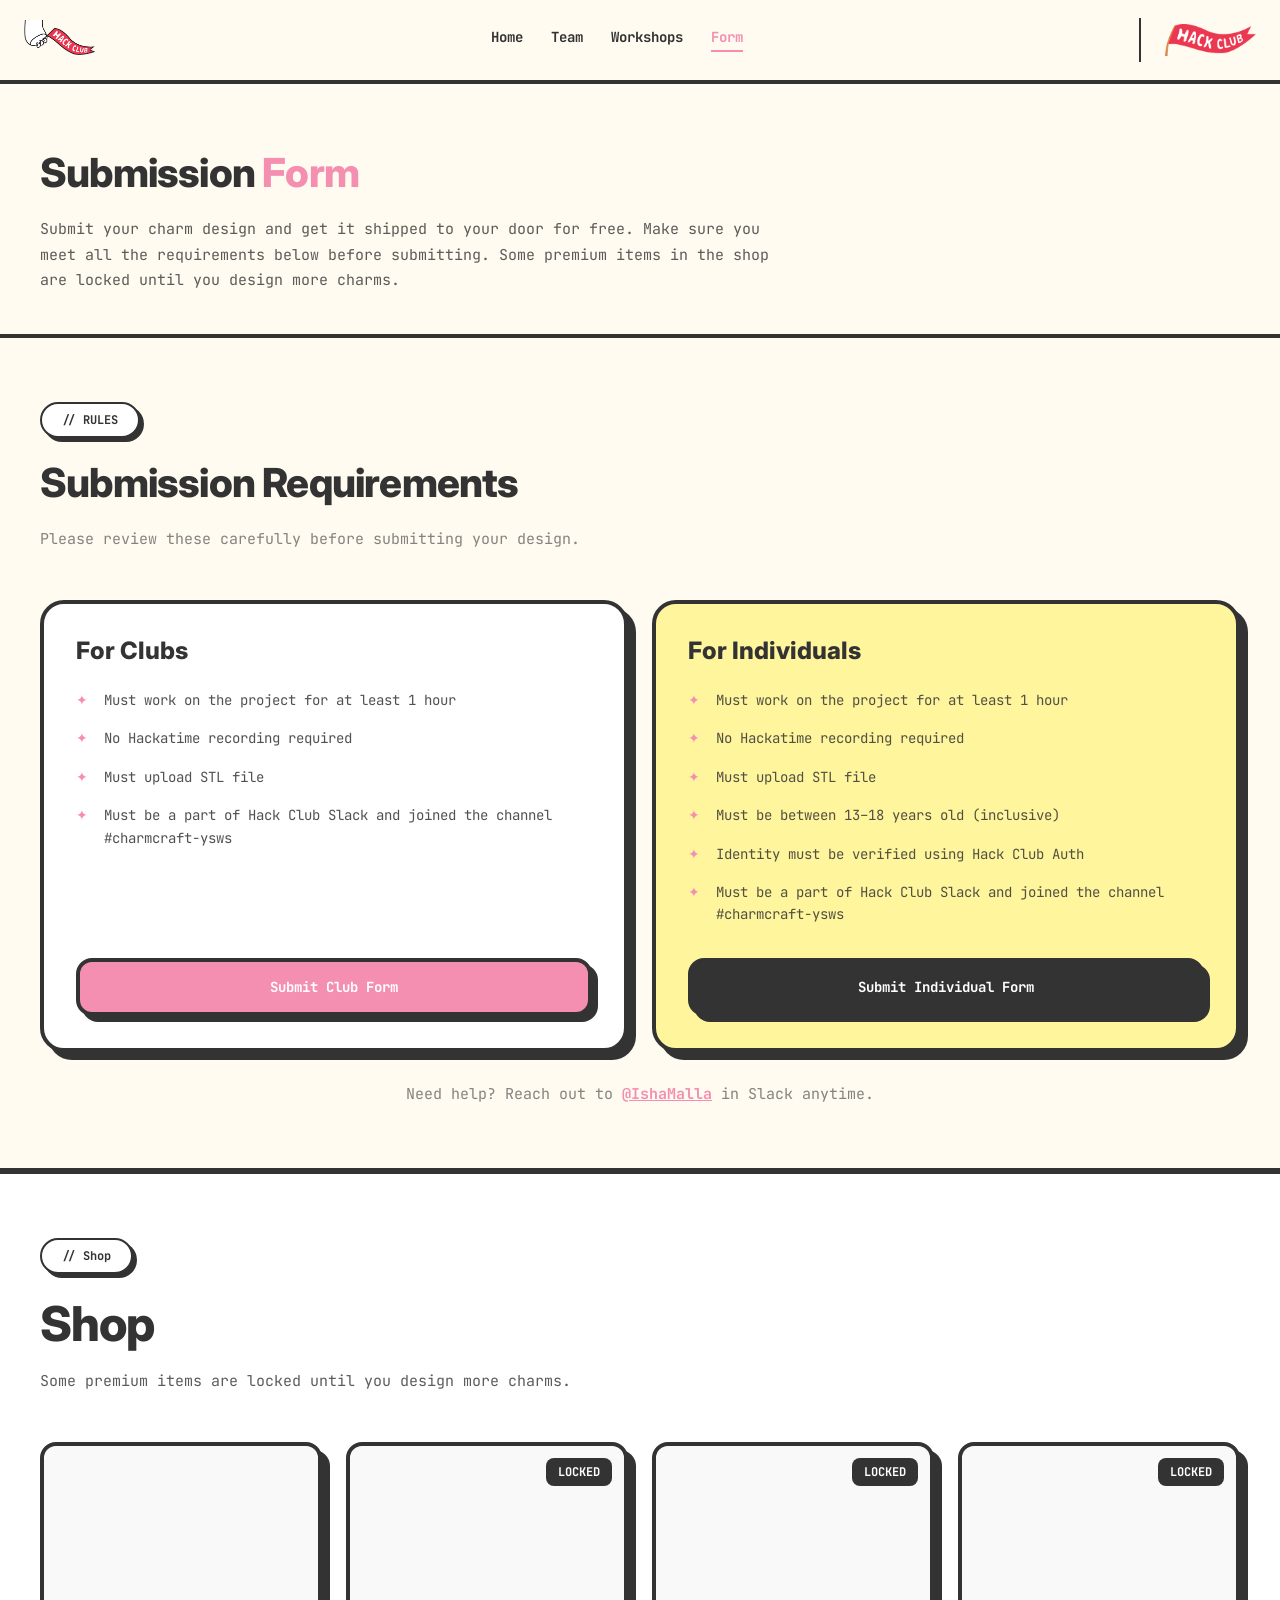
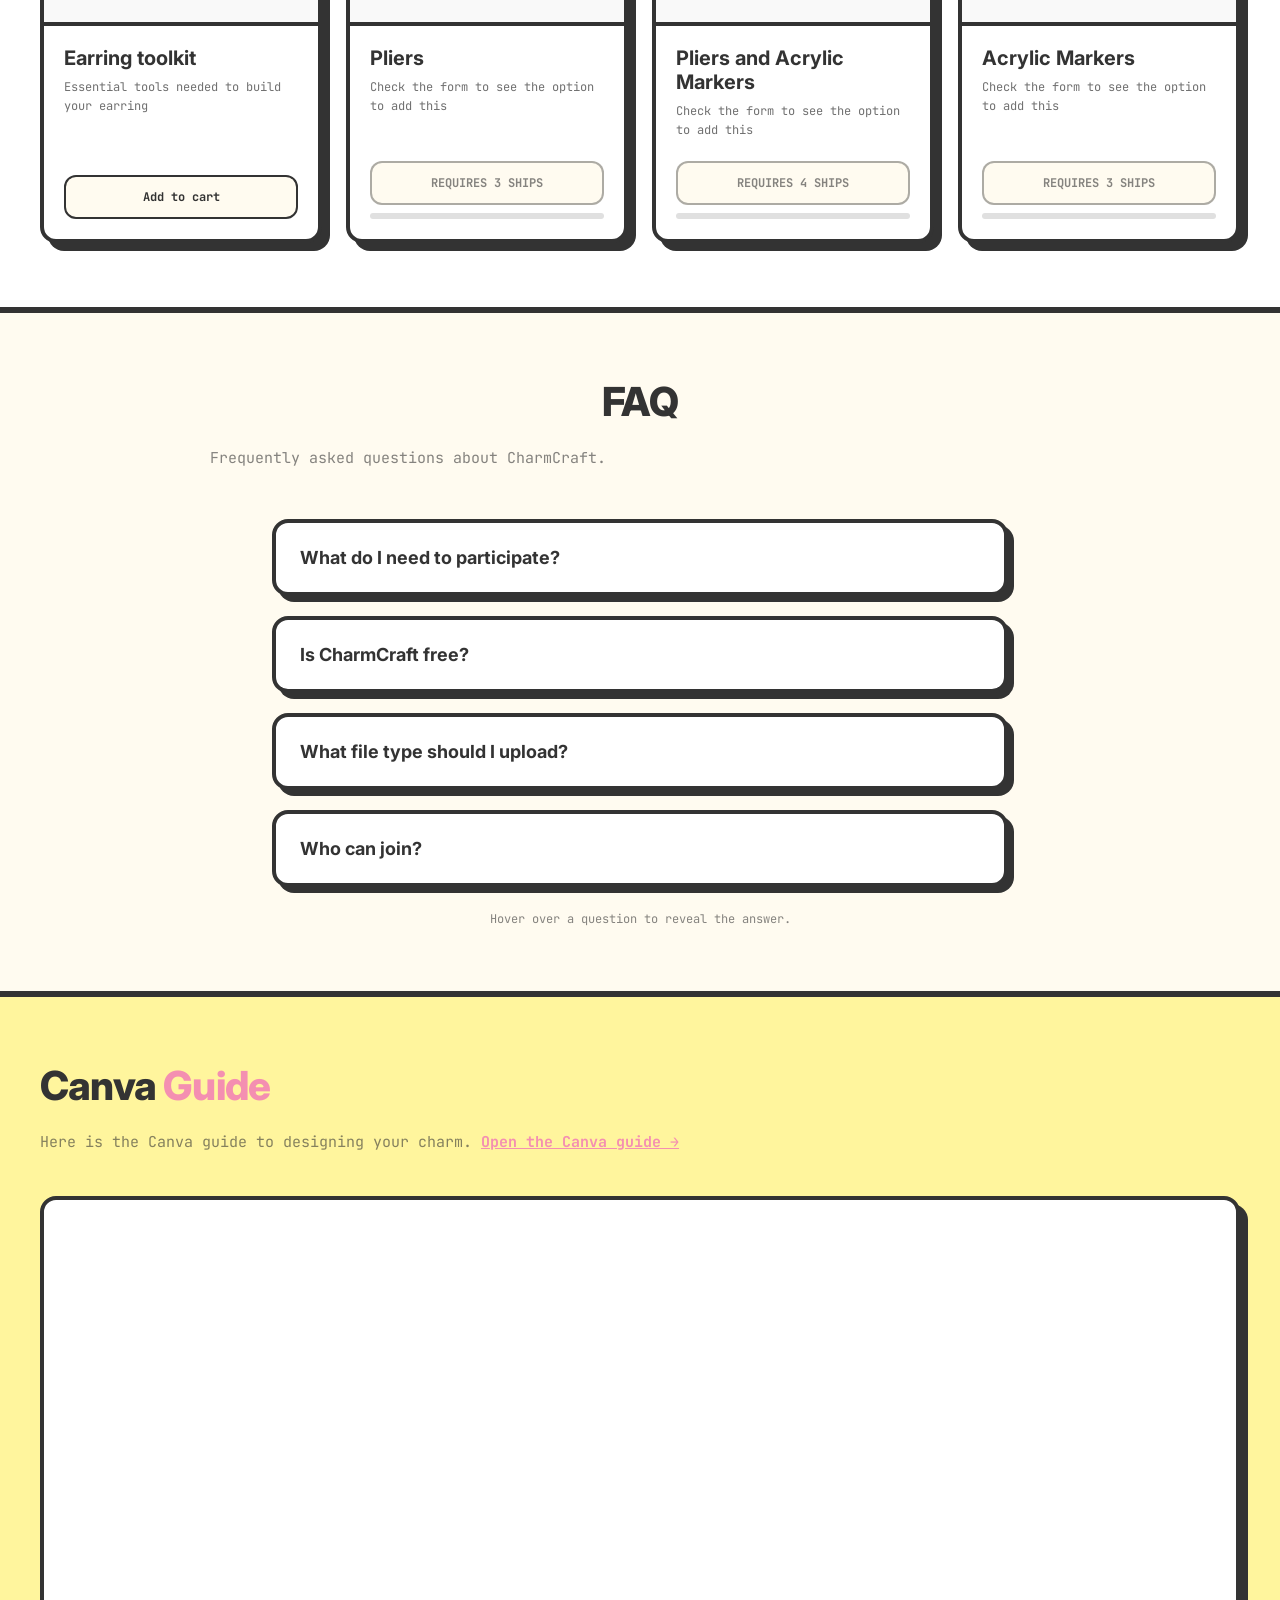
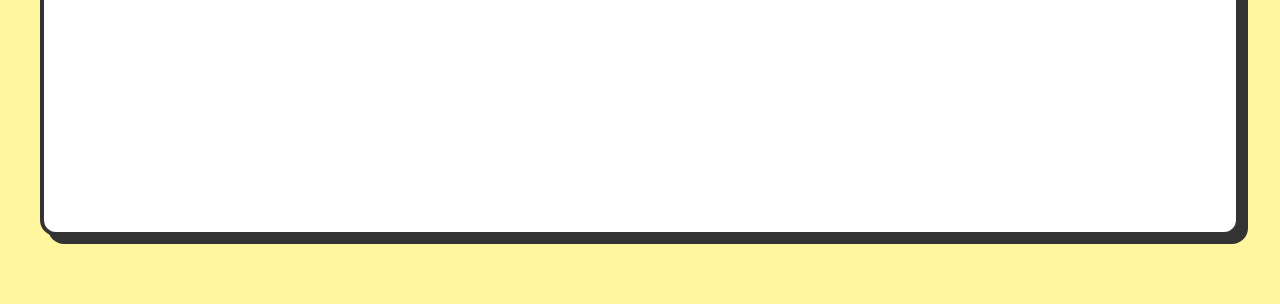
==== form.html @ 0655fa73 "editing the formatting, added the workshop and form page, still need to do some editing and backend " ====
<!DOCTYPE html>
<html lang="en">
<head>
  <meta charset="UTF-8" />
  <meta name="viewport" content="width=device-width, initial-scale=1.0" />
  <title>CharmCraft — Form</title>
  <link rel="preconnect" href="https://fonts.googleapis.com" />
  <link rel="preconnect" href="https://fonts.gstatic.com" crossorigin />
  <link
    href="https://fonts.googleapis.com/css2?family=Inter:wght@400;700;800&family=JetBrains+Mono:wght@400;700&display=swap"
    rel="stylesheet"
  />
  <style>
    :root { --cream: #fffbf0; --ink: #333333; --ink-soft: rgba(51,51,51,.6); --pink: #f48fb1; --yellow: #fff59d; --shadow: 8px 8px 0 #333333; --header-h: 84px; }
    *, *::before, *::after { margin: 0; padding: 0; box-sizing: border-box; }
    html { scroll-behavior: smooth; }
    body { font-family: 'Inter', system-ui, sans-serif; background: var(--cream); color: var(--ink); -webkit-font-smoothing: antialiased; }

    /* Header */
    .site-nav { position: sticky; top: 0; left: 0; width: 100%; background: rgba(255,251,240,.9); backdrop-filter: blur(6px); border-bottom: 4px solid var(--ink); z-index: 999; }
    .site-nav-inner { max-width: 1440px; margin: 0 auto; height: 80px; padding: 0 1.5rem; display: grid; grid-template-columns: auto 1fr auto; align-items: center; gap: 1rem; }
    .site-nav-logo { height: 40px; width: auto; display: block; }
    .site-nav-links { display: none; align-items: center; justify-content: center; gap: 1.75rem; font-family: 'JetBrains Mono', monospace; font-size: .875rem; font-weight: 700; }
    .site-nav-link { color: var(--ink); text-decoration: none; padding-bottom: 4px; border-bottom: 2px solid transparent; }
    .site-nav-link.active { color: var(--pink); border-bottom-color: var(--pink); }
    .site-nav-cta { display: flex; align-items: center; height: 44px; padding-left: 1.5rem; border-left: 2px solid var(--ink); justify-self: end; }
    .site-nav-cta img { height: 32px; width: auto; display: block; }
    @media (min-width: 900px) { .site-nav-links { display: flex; } }

    /* Sections */
    .section, .gallery { padding: 4rem 1.5rem; }
    .inner { width: 100%; max-width: 1200px; margin: 0 auto; }
    .section-title { font-size: 2.5rem; font-weight: 800; letter-spacing: -.02em; color: var(--ink); text-wrap: balance; }
    .section-title-accent { color: var(--pink); }
    .section-sub { margin-top: 1.25rem; max-width: 46rem; color: var(--ink-soft); font-family: 'JetBrains Mono', monospace; font-size: .9375rem; line-height: 1.7; }

    /* Hero (Submission Form) */
    .hero { padding: 4rem 1.5rem 0; }
    .hero-desc { margin-top: 1.25rem; max-width: 46rem; color: rgba(51,51,51,.8); font-family: 'JetBrains Mono', monospace; font-size: .9375rem; line-height: 1.7; }

    /* Requirements */
    .req-grid { margin-top: 3rem; display: grid; grid-template-columns: repeat(auto-fit, minmax(320px, 1fr)); gap: 1.5rem; }
    .req-card { background: #fff; border: 4px solid var(--ink); border-radius: 24px; box-shadow: var(--shadow); padding: 2rem; display: flex; flex-direction: column; }
    .req-card.yellow { background: var(--yellow); }
    .req-card-title { font-size: 1.5rem; font-weight: 800; color: var(--ink); }
    .req-list { margin-top: 1.5rem; list-style: none; display: flex; flex-direction: column; gap: 1rem; flex: 1; }
    .req-list li { position: relative; padding-left: 1.75rem; font-family: 'JetBrains Mono', monospace; font-size: .875rem; line-height: 1.6; color: rgba(51,51,51,.85); }
    .req-list li::before { content: '✦'; position: absolute; left: 0; top: 0; color: var(--pink); }
    .req-btn { margin-top: 2rem; display: block; background: var(--pink); color: #fff; border: 4px solid var(--ink); border-radius: 16px; box-shadow: 6px 6px 0 var(--ink); padding: 1rem; font-family: 'JetBrains Mono', monospace; font-size: .875rem; font-weight: 700; text-align: center; text-decoration: none; }
    .req-btn.dark { background: var(--ink); }
    .req-btn:hover { transform: translate(2px, 2px); box-shadow: 4px 4px 0 var(--ink); }
    .req-help { margin-top: 2rem; text-align: center; font-family: 'JetBrains Mono', monospace; font-size: .9375rem; color: var(--ink-soft); }
    .req-help-link { color: var(--pink); font-weight: 700; text-decoration: underline; }

    /* Divider */
    .divider { margin-top: 2.5rem; margin-left: -1.5rem; margin-right: -1.5rem; border: 0; border-top: 4px solid var(--ink); }

    /* Shop */
    .shop { background: #fff; border-top: 6px solid var(--ink); border-bottom: 6px solid var(--ink); }
    .shop-tag { display: inline-block; background: #fff; border: 2px solid var(--ink); border-radius: 9999px; box-shadow: 4px 4px 0 var(--ink); padding: .5rem 1.25rem; font-family: 'JetBrains Mono', monospace; font-size: .75rem; font-weight: 700; color: var(--ink); margin-bottom: 1.25rem; }
    .shop-title { font-size: 3rem; font-weight: 800; letter-spacing: -.02em; color: var(--ink); }
    .shop-title-accent { color: var(--pink); }
    .shop-sub { margin-top: 1rem; color: rgba(51,51,51,.8); font-family: 'JetBrains Mono', monospace; font-size: .9375rem; line-height: 1.7; }
    .shop-grid { margin-top: 3rem; display: grid; grid-template-columns: repeat(auto-fit, minmax(240px, 1fr)); gap: 1.5rem; }
    .shop-card { background: #fff; border: 4px solid var(--ink); border-radius: 16px; box-shadow: var(--shadow); overflow: hidden; display: flex; flex-direction: column; }
    .shop-card-top { height: 180px; background: rgba(224,224,224,.2); border-bottom: 4px solid var(--ink); position: relative; }
    .shop-lock { position: absolute; top: 12px; right: 12px; background: var(--ink); color: #fff; border-radius: 8px; padding: .375rem .75rem; font-family: 'JetBrains Mono', monospace; font-size: .75rem; font-weight: 700; }
    .shop-card-body { padding: 1.25rem; display: flex; flex-direction: column; flex: 1; }
    .shop-card-name { font-size: 1.25rem; font-weight: 700; color: var(--ink); }
    .shop-card-desc { margin-top: .5rem; color: rgba(51,51,51,.7); font-family: 'JetBrains Mono', monospace; font-size: .75rem; line-height: 1.6; }
    .shop-card-meta { margin-top: auto; padding-top: 1.25rem; }
    .shop-card-cta { background: var(--cream); border: 2px solid var(--ink); border-radius: 12px; padding: .75rem 1rem; font-family: 'JetBrains Mono', monospace; font-size: .75rem; font-weight: 700; color: var(--ink); text-align: center; }
    .shop-card-cta.locked { border-color: rgba(51,51,51,.4); color: rgba(51,51,51,.6); }
    .shop-progress { margin-top: .5rem; height: 6px; background: #e0e0e0; border-radius: 9999px; overflow: hidden; }

    /* FAQ */
    .faq { display: flex; flex-direction: column; align-items: center; }
    .faq .inner { text-align: center; }
    .faq .section-title, .faq .section-sub { text-align: center; }
    .faq-list { margin: 3rem auto 0; display: flex; flex-direction: column; gap: 1.25rem; width: 100%; max-width: 46rem; }
    .faq-item { background: #fff; border: 4px solid var(--ink); border-radius: 16px; box-shadow: 6px 6px 0 var(--ink); padding: 1.5rem; text-align: left; }
    .faq-q { font-size: 1.125rem; font-weight: 700; color: var(--ink); }
    .faq-a { display: none; margin-top: .75rem; font-family: 'JetBrains Mono', monospace; font-size: .875rem; line-height: 1.7; color: rgba(51,51,51,.8); }
    .faq-item:hover .faq-a { display: block; }
    .faq-hint { margin-top: 1.5rem; font-family: 'JetBrains Mono', monospace; font-size: .75rem; color: var(--ink-soft); }

    /* Canva Guide */
    .guide { background: var(--yellow); border-top: 6px solid var(--ink); }
    .guide-link { color: var(--pink); font-weight: 700; text-decoration: underline; }
    .guide-embed { margin-top: 2.5rem; }
    .guide-embed iframe { width: 100%; height: 640px; border: 4px solid var(--ink); border-radius: 16px; box-shadow: var(--shadow); background: #fff; }

    @media (max-width: 720px) { .guide-embed iframe { height: 480px; } }
  </style>
</head>
<body>
  <header class="site-nav">
    <div class="site-nav-inner">
      <img class="site-nav-logo" src="flag-orpheus-top.png" alt="CharmCraft logo" />
      <nav class="site-nav-links">
        <a href="hero.html" class="site-nav-link">Home</a>
        <a href="team.html" class="site-nav-link">Team</a>
        <a href="workshop.html" class="site-nav-link">Workshops</a>
        <a href="form.html" class="site-nav-link active">Form</a>
      </nav>
      <a href="form.html" class="site-nav-cta">
        <img src="flag-standalone.png" alt="Submit your design" />
      </a>
    </div>
  </header>

  <main>
    <!-- Submission Form -->
    <section class="hero">
      <div class="inner">
        <h1 class="section-title">Submission <span class="section-title-accent">Form</span></h1>
        <p class="hero-desc">Submit your charm design and get it shipped to your door for free. Make sure you meet all the requirements below before submitting. Some premium items in the shop are locked until you design more charms.</p>
      </div>
      <hr class="divider" />
    </section>

    <!-- Submission Requirements -->
    <section class="section">
      <div class="inner">
        <span class="shop-tag">// RULES</span>
        <h2 class="section-title">Submission Requirements</h2>
        <p class="section-sub">Please review these carefully before submitting your design.</p>

        <div class="req-grid">
          <div class="req-card">
            <div class="req-card-title">For Clubs</div>
            <ul class="req-list">
              <li>Must work on the project for at least 1 hour</li>
              <li>No Hackatime recording required</li>
              <li>Must upload STL file</li>
              <li>Must be a part of Hack Club Slack and joined the channel #charmcraft-ysws</li>
            </ul>
            <a href="https://formspree.io/f/club-form" target="_blank" rel="noopener" class="req-btn">Submit Club Form</a>
          </div>
          <div class="req-card yellow">
            <div class="req-card-title">For Individuals</div>
            <ul class="req-list">
              <li>Must work on the project for at least 1 hour</li>
              <li>No Hackatime recording required</li>
              <li>Must upload STL file</li>
              <li>Must be between 13–18 years old (inclusive)</li>
              <li>Identity must be verified using Hack Club Auth</li>
              <li>Must be a part of Hack Club Slack and joined the channel #charmcraft-ysws</li>
            </ul>
            <a href="https://formspree.io/f/individual-form" target="_blank" rel="noopener" class="req-btn dark">Submit Individual Form</a>
          </div>
        </div>

        <p class="req-help">Need help? Reach out to <a href="https://hackclub.slack.com" target="_blank" rel="noopener" class="req-help-link">@IshaMalla</a> in Slack anytime.</p>
      </div>
    </section>

    <!-- Shop -->
    <section class="section shop">
      <div class="inner">
        <span class="shop-tag">// Shop</span>
        <h2 class="shop-title">Shop</h2>
        <p class="shop-sub">Some premium items are locked until you design more charms.</p>

        <div class="shop-grid">
          <div class="shop-card">
            <div class="shop-card-top"></div>
            <div class="shop-card-body">
              <div class="shop-card-name">Earring toolkit</div>
              <div class="shop-card-desc">Essential tools needed to build your earring</div>
              <div class="shop-card-meta">
                <div class="shop-card-cta">Add to cart</div>
              </div>
            </div>
          </div>

          <div class="shop-card">
            <div class="shop-card-top"><span class="shop-lock">LOCKED</span></div>
            <div class="shop-card-body">
              <div class="shop-card-name">Pliers</div>
              <div class="shop-card-desc">Check the form to see the option to add this</div>
              <div class="shop-card-meta">
                <div class="shop-card-cta locked">REQUIRES 3 SHIPS</div>
                <div class="shop-progress"></div>
              </div>
            </div>
          </div>

          <div class="shop-card">
            <div class="shop-card-top"><span class="shop-lock">LOCKED</span></div>
            <div class="shop-card-body">
              <div class="shop-card-name">Pliers and Acrylic Markers</div>
              <div class="shop-card-desc">Check the form to see the option to add this</div>
              <div class="shop-card-meta">
                <div class="shop-card-cta locked">REQUIRES 4 SHIPS</div>
                <div class="shop-progress"></div>
              </div>
            </div>
          </div>

          <div class="shop-card">
            <div class="shop-card-top"><span class="shop-lock">LOCKED</span></div>
            <div class="shop-card-body">
              <div class="shop-card-name">Acrylic Markers</div>
              <div class="shop-card-desc">Check the form to see the option to add this</div>
              <div class="shop-card-meta">
                <div class="shop-card-cta locked">REQUIRES 3 SHIPS</div>
                <div class="shop-progress"></div>
              </div>
            </div>
          </div>
        </div>
      </div>
    </section>

    <!-- FAQ -->
    <section class="section faq">
      <div class="inner">
        <h2 class="section-title">FAQ</h2>
        <p class="section-sub">Frequently asked questions about CharmCraft.</p>

        <div class="faq-list">
          <div class="faq-item">
            <div class="faq-q">What do I need to participate?</div>
            <div class="faq-a">Just a Hack Club account, access to the Hack Club Slack, and a design made in beginner-friendly design software. No prior experience needed.</div>
          </div>
          <div class="faq-item">
            <div class="faq-q">Is CharmCraft free?</div>
            <div class="faq-a">Yes! If your design is approved, you get a free 3D-printed charm shipped to you, along with an earring kit.</div>
          </div>
          <div class="faq-item">
            <div class="faq-q">What file type should I upload?</div>
            <div class="faq-a">Upload your design as an STL file so it can be printed. Make sure it meets the submission requirements above.</div>
          </div>
          <div class="faq-item">
            <div class="faq-q">Who can join?</div>
            <div class="faq-a">Girls aged 13–18 from anywhere in the world are welcome. Identity must be verified using Hack Club Auth.</div>
          </div>
        </div>
        <div class="faq-hint">Hover over a question to reveal the answer.</div>
      </div>
    </section>

    <!-- Canva Guide -->
    <section class="section guide">
      <div class="inner">
        <h2 class="section-title">Canva <span class="section-title-accent">Guide</span></h2>
        <p class="section-sub">Here is the Canva guide to designing your charm. <a href="https://www.canva.com/design/DAFA-guide" target="_blank" rel="noopener" class="guide-link">Open the Canva guide →</a></p>
        <div class="guide-embed">
          <iframe src="https://www.canva.com/design/DAFA-guide" loading="lazy" title="Canva Guide"></iframe>
        </div>
      </div>
    </section>
  </main>
</body>
</html>
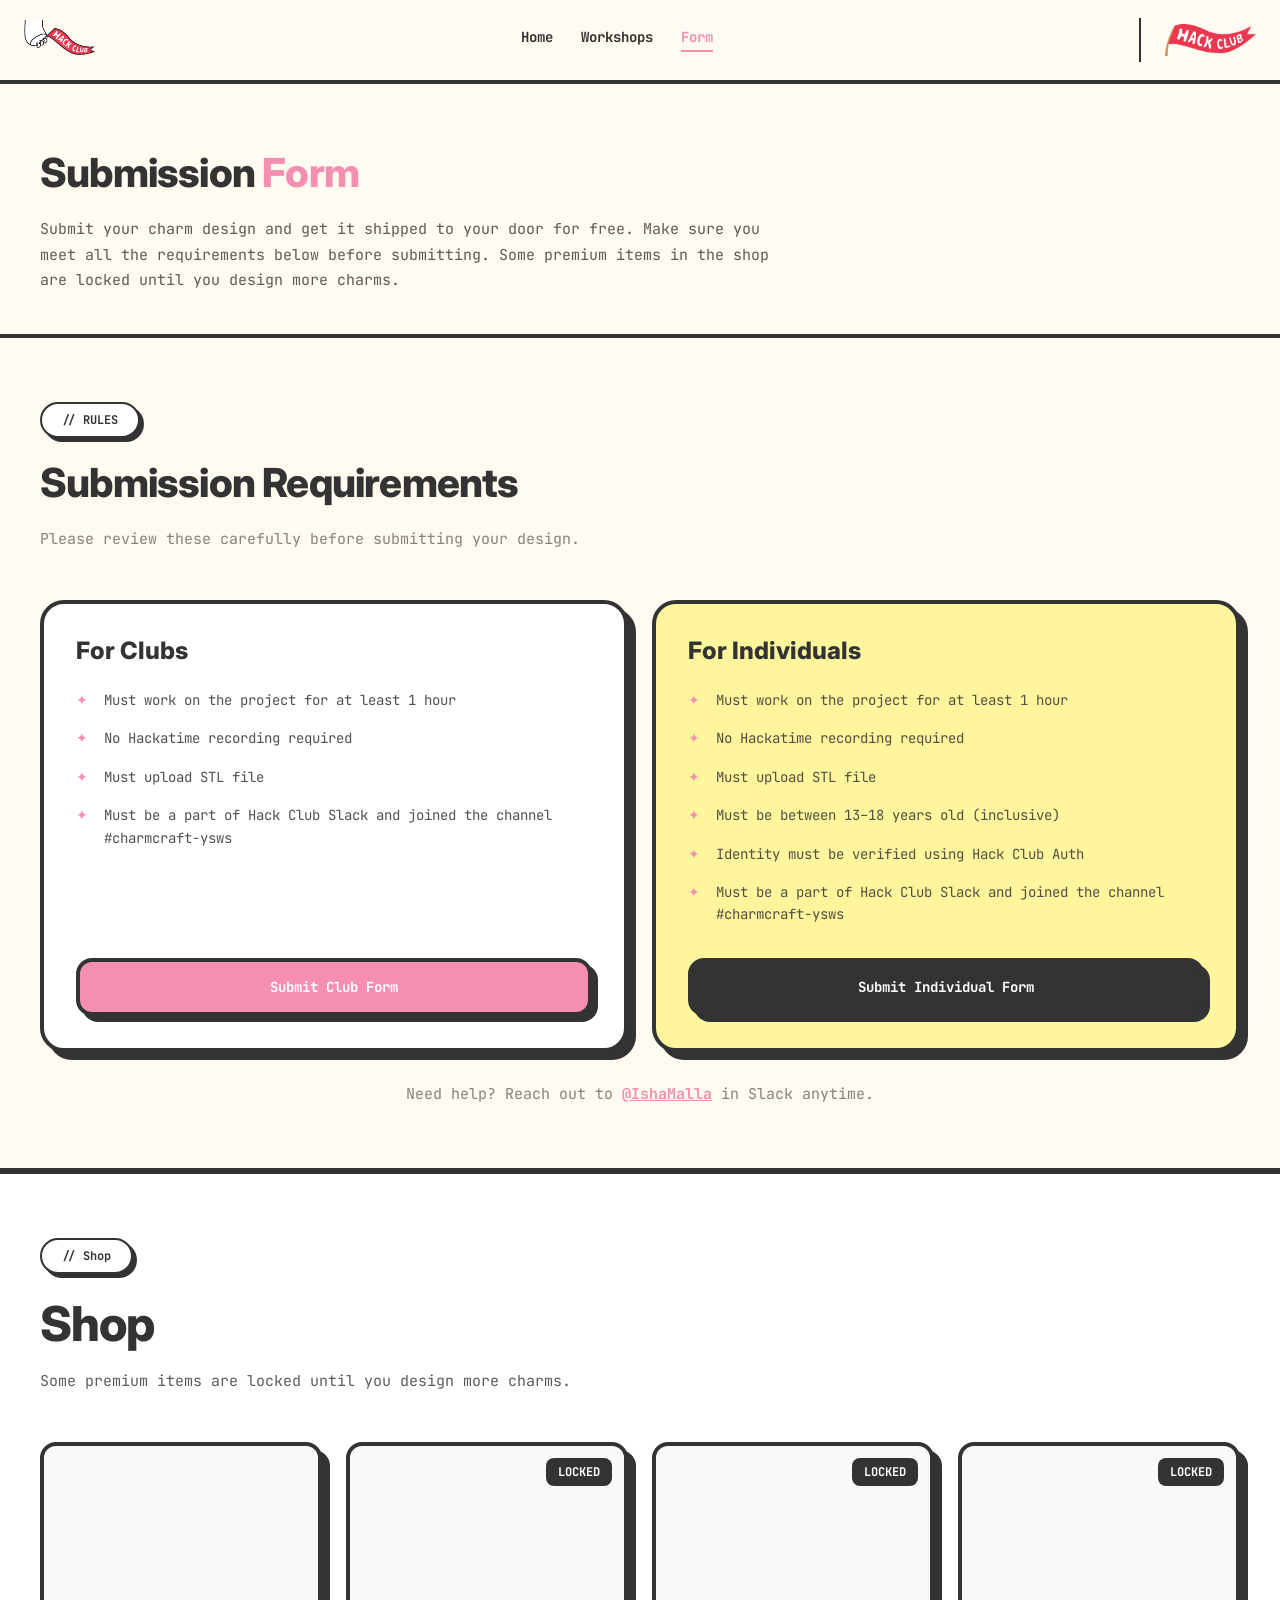
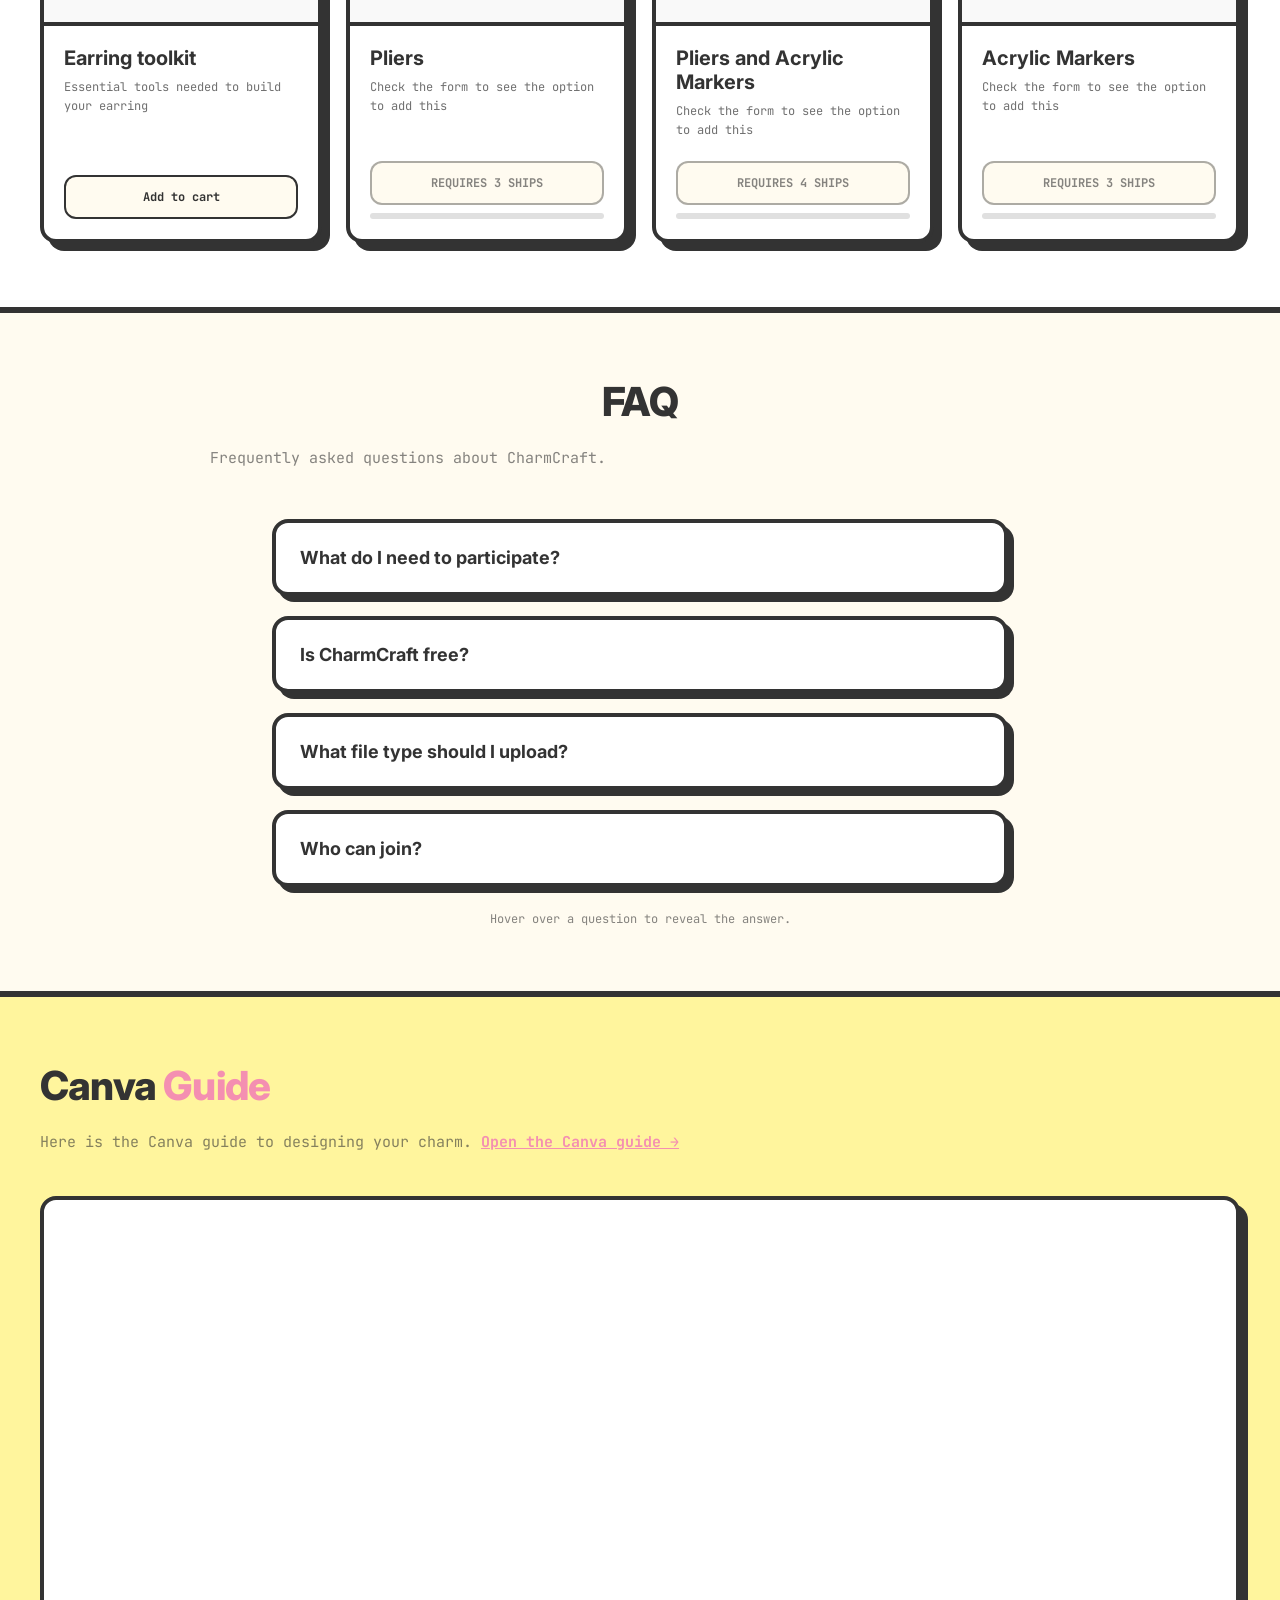
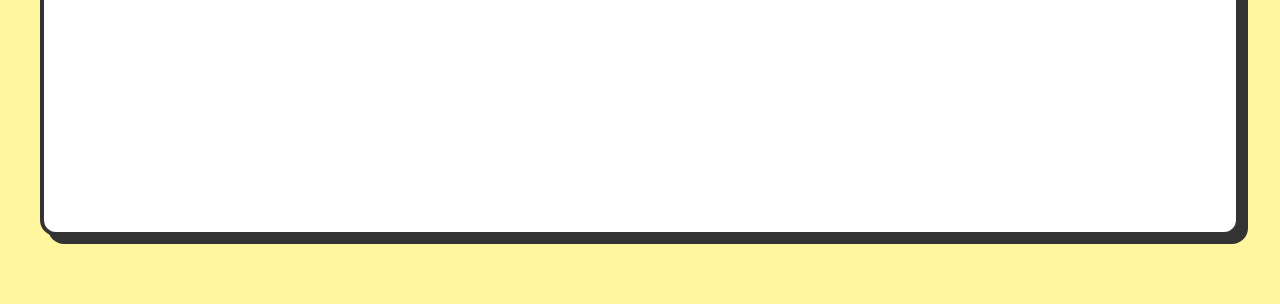
==== commit 870b1f9b: "remove YSWS team and added footer" ====
--- a/form.html
+++ b/form.html
@@ -10,88 +10,7 @@
     href="https://fonts.googleapis.com/css2?family=Inter:wght@400;700;800&family=JetBrains+Mono:wght@400;700&display=swap"
     rel="stylesheet"
   />
-  <style>
-    :root { --cream: #fffbf0; --ink: #333333; --ink-soft: rgba(51,51,51,.6); --pink: #f48fb1; --yellow: #fff59d; --shadow: 8px 8px 0 #333333; --header-h: 84px; }
-    *, *::before, *::after { margin: 0; padding: 0; box-sizing: border-box; }
-    html { scroll-behavior: smooth; }
-    body { font-family: 'Inter', system-ui, sans-serif; background: var(--cream); color: var(--ink); -webkit-font-smoothing: antialiased; }
-
-    /* Header */
-    .site-nav { position: sticky; top: 0; left: 0; width: 100%; background: rgba(255,251,240,.9); backdrop-filter: blur(6px); border-bottom: 4px solid var(--ink); z-index: 999; }
-    .site-nav-inner { max-width: 1440px; margin: 0 auto; height: 80px; padding: 0 1.5rem; display: grid; grid-template-columns: auto 1fr auto; align-items: center; gap: 1rem; }
-    .site-nav-logo { height: 40px; width: auto; display: block; }
-    .site-nav-links { display: none; align-items: center; justify-content: center; gap: 1.75rem; font-family: 'JetBrains Mono', monospace; font-size: .875rem; font-weight: 700; }
-    .site-nav-link { color: var(--ink); text-decoration: none; padding-bottom: 4px; border-bottom: 2px solid transparent; }
-    .site-nav-link.active { color: var(--pink); border-bottom-color: var(--pink); }
-    .site-nav-cta { display: flex; align-items: center; height: 44px; padding-left: 1.5rem; border-left: 2px solid var(--ink); justify-self: end; }
-    .site-nav-cta img { height: 32px; width: auto; display: block; }
-    @media (min-width: 900px) { .site-nav-links { display: flex; } }
-
-    /* Sections */
-    .section, .gallery { padding: 4rem 1.5rem; }
-    .inner { width: 100%; max-width: 1200px; margin: 0 auto; }
-    .section-title { font-size: 2.5rem; font-weight: 800; letter-spacing: -.02em; color: var(--ink); text-wrap: balance; }
-    .section-title-accent { color: var(--pink); }
-    .section-sub { margin-top: 1.25rem; max-width: 46rem; color: var(--ink-soft); font-family: 'JetBrains Mono', monospace; font-size: .9375rem; line-height: 1.7; }
-
-    /* Hero (Submission Form) */
-    .hero { padding: 4rem 1.5rem 0; }
-    .hero-desc { margin-top: 1.25rem; max-width: 46rem; color: rgba(51,51,51,.8); font-family: 'JetBrains Mono', monospace; font-size: .9375rem; line-height: 1.7; }
-
-    /* Requirements */
-    .req-grid { margin-top: 3rem; display: grid; grid-template-columns: repeat(auto-fit, minmax(320px, 1fr)); gap: 1.5rem; }
-    .req-card { background: #fff; border: 4px solid var(--ink); border-radius: 24px; box-shadow: var(--shadow); padding: 2rem; display: flex; flex-direction: column; }
-    .req-card.yellow { background: var(--yellow); }
-    .req-card-title { font-size: 1.5rem; font-weight: 800; color: var(--ink); }
-    .req-list { margin-top: 1.5rem; list-style: none; display: flex; flex-direction: column; gap: 1rem; flex: 1; }
-    .req-list li { position: relative; padding-left: 1.75rem; font-family: 'JetBrains Mono', monospace; font-size: .875rem; line-height: 1.6; color: rgba(51,51,51,.85); }
-    .req-list li::before { content: '✦'; position: absolute; left: 0; top: 0; color: var(--pink); }
-    .req-btn { margin-top: 2rem; display: block; background: var(--pink); color: #fff; border: 4px solid var(--ink); border-radius: 16px; box-shadow: 6px 6px 0 var(--ink); padding: 1rem; font-family: 'JetBrains Mono', monospace; font-size: .875rem; font-weight: 700; text-align: center; text-decoration: none; }
-    .req-btn.dark { background: var(--ink); }
-    .req-btn:hover { transform: translate(2px, 2px); box-shadow: 4px 4px 0 var(--ink); }
-    .req-help { margin-top: 2rem; text-align: center; font-family: 'JetBrains Mono', monospace; font-size: .9375rem; color: var(--ink-soft); }
-    .req-help-link { color: var(--pink); font-weight: 700; text-decoration: underline; }
-
-    /* Divider */
-    .divider { margin-top: 2.5rem; margin-left: -1.5rem; margin-right: -1.5rem; border: 0; border-top: 4px solid var(--ink); }
-
-    /* Shop */
-    .shop { background: #fff; border-top: 6px solid var(--ink); border-bottom: 6px solid var(--ink); }
-    .shop-tag { display: inline-block; background: #fff; border: 2px solid var(--ink); border-radius: 9999px; box-shadow: 4px 4px 0 var(--ink); padding: .5rem 1.25rem; font-family: 'JetBrains Mono', monospace; font-size: .75rem; font-weight: 700; color: var(--ink); margin-bottom: 1.25rem; }
-    .shop-title { font-size: 3rem; font-weight: 800; letter-spacing: -.02em; color: var(--ink); }
-    .shop-title-accent { color: var(--pink); }
-    .shop-sub { margin-top: 1rem; color: rgba(51,51,51,.8); font-family: 'JetBrains Mono', monospace; font-size: .9375rem; line-height: 1.7; }
-    .shop-grid { margin-top: 3rem; display: grid; grid-template-columns: repeat(auto-fit, minmax(240px, 1fr)); gap: 1.5rem; }
-    .shop-card { background: #fff; border: 4px solid var(--ink); border-radius: 16px; box-shadow: var(--shadow); overflow: hidden; display: flex; flex-direction: column; }
-    .shop-card-top { height: 180px; background: rgba(224,224,224,.2); border-bottom: 4px solid var(--ink); position: relative; }
-    .shop-lock { position: absolute; top: 12px; right: 12px; background: var(--ink); color: #fff; border-radius: 8px; padding: .375rem .75rem; font-family: 'JetBrains Mono', monospace; font-size: .75rem; font-weight: 700; }
-    .shop-card-body { padding: 1.25rem; display: flex; flex-direction: column; flex: 1; }
-    .shop-card-name { font-size: 1.25rem; font-weight: 700; color: var(--ink); }
-    .shop-card-desc { margin-top: .5rem; color: rgba(51,51,51,.7); font-family: 'JetBrains Mono', monospace; font-size: .75rem; line-height: 1.6; }
-    .shop-card-meta { margin-top: auto; padding-top: 1.25rem; }
-    .shop-card-cta { background: var(--cream); border: 2px solid var(--ink); border-radius: 12px; padding: .75rem 1rem; font-family: 'JetBrains Mono', monospace; font-size: .75rem; font-weight: 700; color: var(--ink); text-align: center; }
-    .shop-card-cta.locked { border-color: rgba(51,51,51,.4); color: rgba(51,51,51,.6); }
-    .shop-progress { margin-top: .5rem; height: 6px; background: #e0e0e0; border-radius: 9999px; overflow: hidden; }
-
-    /* FAQ */
-    .faq { display: flex; flex-direction: column; align-items: center; }
-    .faq .inner { text-align: center; }
-    .faq .section-title, .faq .section-sub { text-align: center; }
-    .faq-list { margin: 3rem auto 0; display: flex; flex-direction: column; gap: 1.25rem; width: 100%; max-width: 46rem; }
-    .faq-item { background: #fff; border: 4px solid var(--ink); border-radius: 16px; box-shadow: 6px 6px 0 var(--ink); padding: 1.5rem; text-align: left; }
-    .faq-q { font-size: 1.125rem; font-weight: 700; color: var(--ink); }
-    .faq-a { display: none; margin-top: .75rem; font-family: 'JetBrains Mono', monospace; font-size: .875rem; line-height: 1.7; color: rgba(51,51,51,.8); }
-    .faq-item:hover .faq-a { display: block; }
-    .faq-hint { margin-top: 1.5rem; font-family: 'JetBrains Mono', monospace; font-size: .75rem; color: var(--ink-soft); }
-
-    /* Canva Guide */
-    .guide { background: var(--yellow); border-top: 6px solid var(--ink); }
-    .guide-link { color: var(--pink); font-weight: 700; text-decoration: underline; }
-    .guide-embed { margin-top: 2.5rem; }
-    .guide-embed iframe { width: 100%; height: 640px; border: 4px solid var(--ink); border-radius: 16px; box-shadow: var(--shadow); background: #fff; }
-
-    @media (max-width: 720px) { .guide-embed iframe { height: 480px; } }
-  </style>
+  <link rel="stylesheet" href="styles.css" />
 </head>
 <body>
   <header class="site-nav">
@@ -99,7 +18,6 @@
       <img class="site-nav-logo" src="flag-orpheus-top.png" alt="CharmCraft logo" />
       <nav class="site-nav-links">
         <a href="hero.html" class="site-nav-link">Home</a>
-        <a href="team.html" class="site-nav-link">Team</a>
         <a href="workshop.html" class="site-nav-link">Workshops</a>
         <a href="form.html" class="site-nav-link active">Form</a>
       </nav>
@@ -253,4 +171,4 @@
     </section>
   </main>
 </body>
-</html>
+</html>
--- a/styles.css
+++ b/styles.css
@@ -0,0 +1,675 @@
+:root {
+  --cream: #fffbf0;
+  --ink: #333333;
+  --ink-soft: rgba(51, 51, 51, 0.6);
+  --pink: #f48fb1;
+  --yellow: #fff59d;
+  --shadow: 8px 8px 0 #333333;
+  --header-h: 84px;
+}
+
+*,
+*::before,
+*::after {
+  margin: 0;
+  padding: 0;
+  box-sizing: border-box;
+}
+
+html {
+  scroll-behavior: smooth;
+}
+
+body {
+  font-family: 'Inter', system-ui, sans-serif;
+  background: var(--cream);
+  color: var(--ink);
+  -webkit-font-smoothing: antialiased;
+}
+
+
+.site-nav {
+  position: sticky;
+  top: 0;
+  left: 0;
+  width: 100%;
+  background: rgba(255, 251, 240, 0.9);
+  backdrop-filter: blur(6px);
+  border-bottom: 4px solid var(--ink);
+  z-index: 999;
+}
+
+.site-nav-inner {
+  max-width: 1440px;
+  margin: 0 auto;
+  height: 80px;
+  padding: 0 1.5rem;
+  display: grid;
+  grid-template-columns: auto 1fr auto;
+  align-items: center;
+  gap: 1rem;
+}
+
+.site-nav-logo {
+  height: 40px;
+  width: auto;
+  display: block;
+}
+
+.site-nav-links {
+  display: none;
+  align-items: center;
+  justify-content: center;
+  gap: 1.75rem;
+  font-family: 'JetBrains Mono', monospace;
+  font-size: 0.875rem;
+  font-weight: 700;
+}
+
+.site-nav-link {
+  color: var(--ink);
+  text-decoration: none;
+  padding-bottom: 4px;
+  border-bottom: 2px solid transparent;
+}
+
+.site-nav-link.active {
+  color: var(--pink);
+  border-bottom-color: var(--pink);
+}
+
+.site-nav-cta {
+  display: flex;
+  align-items: center;
+  height: 44px;
+  padding-left: 1.5rem;
+  border-left: 2px solid var(--ink);
+  justify-self: end;
+}
+
+.site-nav-cta img {
+  height: 32px;
+  width: auto;
+  display: block;
+}
+
+@media (min-width: 900px) {
+  .site-nav-links {
+    display: flex;
+  }
+}
+
+
+
+.ws-section,
+.ws-gallery {
+  padding: 4rem 1.5rem;
+}
+
+.ws-inner,
+.ws-gallery-inner {
+  width: 100%;
+  max-width: 1200px;
+  margin: 0 auto;
+}
+
+.ws-title,
+.ws-gallery-title {
+  font-size: 2.5rem;
+  font-weight: 800;
+  letter-spacing: -0.02em;
+  color: var(--ink);
+  text-wrap: balance;
+}
+
+.ws-title-accent,
+.ws-gallery-title-accent {
+  color: var(--pink);
+}
+
+.ws-stats {
+  display: flex;
+  flex-direction: column;
+  gap: 1.25rem;
+  flex-shrink: 0;
+}
+
+.ws-stat-card {
+  min-width: 200px;
+  background: #fff;
+  border: 4px solid var(--ink);
+  border-radius: 16px;
+  box-shadow: 6px 6px 0 var(--ink);
+  padding: 1.25rem 1.5rem;
+}
+
+.ws-stat-value {
+  font-size: 1.875rem;
+  font-weight: 800;
+  color: var(--ink);
+  line-height: 1.1;
+}
+
+.ws-stat-label {
+  margin-top: 0.5rem;
+  font-family: 'JetBrains Mono', monospace;
+  font-size: 0.75rem;
+  color: var(--ink-soft);
+}
+
+.ws-desc-row {
+  margin-top: 2rem;
+  display: flex;
+  gap: 2.5rem;
+  align-items: flex-start;
+}
+
+.ws-desc {
+  flex: 1;
+  min-width: 0;
+  color: rgba(51, 51, 51, 0.8);
+  font-family: 'JetBrains Mono', monospace;
+  font-size: 0.9375rem;
+  line-height: 1.7;
+}
+
+.ws-desc p + p {
+  margin-top: 1rem;
+}
+
+.ws-layout {
+  margin-top: 3rem;
+  display: grid;
+  grid-template-columns: 280px 1fr;
+  gap: 1.5rem;
+  align-items: start;
+}
+
+.ws-side {
+  display: flex;
+  flex-direction: column;
+  gap: 1.5rem;
+}
+
+.ws-card {
+  background: #fff;
+  border: 4px solid var(--ink);
+  border-radius: 16px;
+  box-shadow: 6px 6px 0 var(--ink);
+  padding: 1.5rem;
+}
+
+.ws-card-title {
+  font-size: 1.125rem;
+  font-weight: 700;
+  color: var(--ink);
+}
+
+.ws-card-banner {
+  margin-top: 1rem;
+  background: var(--pink);
+  color: #fff;
+  border: 2px solid var(--ink);
+  border-radius: 12px;
+  box-shadow: 4px 4px 0 var(--ink);
+  padding: 0.875rem 1rem;
+  font-size: 0.875rem;
+  font-weight: 700;
+  text-align: center;
+  line-height: 1.4;
+}
+
+.ws-card-pins {
+  background: #fff59d;
+}
+
+.ws-pin-list {
+  margin-top: 1rem;
+  display: flex;
+  flex-direction: column;
+}
+
+.ws-pin {
+  padding: 0.625rem 0 0.625rem 0.875rem;
+  border-left: 2px solid var(--ink);
+}
+
+.ws-pin + .ws-pin {
+  margin-top: 0.75rem;
+}
+
+.ws-pin-city {
+  font-size: 0.875rem;
+  font-weight: 700;
+  color: var(--ink);
+}
+
+.ws-pin-meta {
+  margin-top: 0.125rem;
+  font-family: 'JetBrains Mono', monospace;
+  font-size: 0.75rem;
+  color: var(--ink-soft);
+}
+
+.ws-map {
+  height: 520px;
+  border: 4px solid var(--ink);
+  border-radius: 16px;
+  box-shadow: var(--shadow);
+  overflow: hidden;
+  background: var(--cream);
+  z-index: 1;
+}
+
+.ws-map-note {
+  margin-top: 1rem;
+  font-family: 'JetBrains Mono', monospace;
+  font-size: 0.75rem;
+  color: var(--ink-soft);
+}
+
+.ws-gallery {
+  background: #fff;
+  border-top: 6px solid var(--ink);
+}
+
+.ws-gallery-grid {
+  margin-top: 3rem;
+  display: grid;
+  grid-template-columns: repeat(auto-fit, minmax(240px, 1fr));
+  gap: 1.5rem;
+}
+
+.ws-gallery-box,
+.ws-gallery-add {
+  aspect-ratio: 5 / 4;
+  background: var(--cream);
+  border: 4px solid var(--ink);
+  border-radius: 24px;
+  box-shadow: var(--shadow);
+}
+
+.ws-gallery-add {
+  background: var(--pink);
+  color: #fff;
+  display: flex;
+  align-items: center;
+  justify-content: center;
+  text-align: center;
+  font-size: 1.125rem;
+  font-weight: 700;
+  text-decoration: none;
+  padding: 1rem;
+  border: 4px solid var(--ink);
+  font-family: 'Inter', system-ui, sans-serif;
+  cursor: pointer;
+}
+
+@media (max-width: 900px) {
+  .ws-desc-row {
+    flex-direction: column;
+  }
+}
+
+
+
+.section,
+.gallery {
+  padding: 4rem 1.5rem;
+}
+
+.inner {
+  width: 100%;
+  max-width: 1200px;
+  margin: 0 auto;
+}
+
+.section-title {
+  font-size: 2.5rem;
+  font-weight: 800;
+  letter-spacing: -0.02em;
+  color: var(--ink);
+  text-wrap: balance;
+}
+
+.section-title-accent {
+  color: var(--pink);
+}
+
+.section-sub {
+  margin-top: 1.25rem;
+  max-width: 46rem;
+  color: var(--ink-soft);
+  font-family: 'JetBrains Mono', monospace;
+  font-size: 0.9375rem;
+  line-height: 1.7;
+}
+
+.hero {
+  padding: 4rem 1.5rem 0;
+}
+
+.hero-desc {
+  margin-top: 1.25rem;
+  max-width: 46rem;
+  color: rgba(51, 51, 51, 0.8);
+  font-family: 'JetBrains Mono', monospace;
+  font-size: 0.9375rem;
+  line-height: 1.7;
+}
+
+.req-grid {
+  margin-top: 3rem;
+  display: grid;
+  grid-template-columns: repeat(auto-fit, minmax(320px, 1fr));
+  gap: 1.5rem;
+}
+
+.req-card {
+  background: #fff;
+  border: 4px solid var(--ink);
+  border-radius: 24px;
+  box-shadow: var(--shadow);
+  padding: 2rem;
+  display: flex;
+  flex-direction: column;
+}
+
+.req-card.yellow {
+  background: var(--yellow);
+}
+
+.req-card-title {
+  font-size: 1.5rem;
+  font-weight: 800;
+  color: var(--ink);
+}
+
+.req-list {
+  margin-top: 1.5rem;
+  list-style: none;
+  display: flex;
+  flex-direction: column;
+  gap: 1rem;
+  flex: 1;
+}
+
+.req-list li {
+  position: relative;
+  padding-left: 1.75rem;
+  font-family: 'JetBrains Mono', monospace;
+  font-size: 0.875rem;
+  line-height: 1.6;
+  color: rgba(51, 51, 51, 0.85);
+}
+
+.req-list li::before {
+  content: '✦';
+  position: absolute;
+  left: 0;
+  top: 0;
+  color: var(--pink);
+}
+
+.req-btn {
+  margin-top: 2rem;
+  display: block;
+  background: var(--pink);
+  color: #fff;
+  border: 4px solid var(--ink);
+  border-radius: 16px;
+  box-shadow: 6px 6px 0 var(--ink);
+  padding: 1rem;
+  font-family: 'JetBrains Mono', monospace;
+  font-size: 0.875rem;
+  font-weight: 700;
+  text-align: center;
+  text-decoration: none;
+}
+
+.req-btn.dark {
+  background: var(--ink);
+}
+
+.req-btn:hover {
+  transform: translate(2px, 2px);
+  box-shadow: 4px 4px 0 var(--ink);
+}
+
+.req-help {
+  margin-top: 2rem;
+  text-align: center;
+  font-family: 'JetBrains Mono', monospace;
+  font-size: 0.9375rem;
+  color: var(--ink-soft);
+}
+
+.req-help-link {
+  color: var(--pink);
+  font-weight: 700;
+  text-decoration: underline;
+}
+
+.divider {
+  margin-top: 2.5rem;
+  margin-left: -1.5rem;
+  margin-right: -1.5rem;
+  border: 0;
+  border-top: 4px solid var(--ink);
+}
+
+.shop {
+  background: #fff;
+  border-top: 6px solid var(--ink);
+  border-bottom: 6px solid var(--ink);
+}
+
+.shop-tag {
+  display: inline-block;
+  background: #fff;
+  border: 2px solid var(--ink);
+  border-radius: 9999px;
+  box-shadow: 4px 4px 0 var(--ink);
+  padding: 0.5rem 1.25rem;
+  font-family: 'JetBrains Mono', monospace;
+  font-size: 0.75rem;
+  font-weight: 700;
+  color: var(--ink);
+  margin-bottom: 1.25rem;
+}
+
+.shop-title {
+  font-size: 3rem;
+  font-weight: 800;
+  letter-spacing: -0.02em;
+  color: var(--ink);
+}
+
+.shop-title-accent {
+  color: var(--pink);
+}
+
+.shop-sub {
+  margin-top: 1rem;
+  color: rgba(51, 51, 51, 0.8);
+  font-family: 'JetBrains Mono', monospace;
+  font-size: 0.9375rem;
+  line-height: 1.7;
+}
+
+.shop-grid {
+  margin-top: 3rem;
+  display: grid;
+  grid-template-columns: repeat(auto-fit, minmax(240px, 1fr));
+  gap: 1.5rem;
+}
+
+.shop-card {
+  background: #fff;
+  border: 4px solid var(--ink);
+  border-radius: 16px;
+  box-shadow: var(--shadow);
+  overflow: hidden;
+  display: flex;
+  flex-direction: column;
+}
+
+.shop-card-top {
+  height: 180px;
+  background: rgba(224, 224, 224, 0.2);
+  border-bottom: 4px solid var(--ink);
+  position: relative;
+}
+
+.shop-lock {
+  position: absolute;
+  top: 12px;
+  right: 12px;
+  background: var(--ink);
+  color: #fff;
+  border-radius: 8px;
+  padding: 0.375rem 0.75rem;
+  font-family: 'JetBrains Mono', monospace;
+  font-size: 0.75rem;
+  font-weight: 700;
+}
+
+.shop-card-body {
+  padding: 1.25rem;
+  display: flex;
+  flex-direction: column;
+  flex: 1;
+}
+
+.shop-card-name {
+  font-size: 1.25rem;
+  font-weight: 700;
+  color: var(--ink);
+}
+
+.shop-card-desc {
+  margin-top: 0.5rem;
+  color: rgba(51, 51, 51, 0.7);
+  font-family: 'JetBrains Mono', monospace;
+  font-size: 0.75rem;
+  line-height: 1.6;
+}
+
+.shop-card-meta {
+  margin-top: auto;
+  padding-top: 1.25rem;
+}
+
+.shop-card-cta {
+  background: var(--cream);
+  border: 2px solid var(--ink);
+  border-radius: 12px;
+  padding: 0.75rem 1rem;
+  font-family: 'JetBrains Mono', monospace;
+  font-size: 0.75rem;
+  font-weight: 700;
+  color: var(--ink);
+  text-align: center;
+}
+
+.shop-card-cta.locked {
+  border-color: rgba(51, 51, 51, 0.4);
+  color: rgba(51, 51, 51, 0.6);
+}
+
+.shop-progress {
+  margin-top: 0.5rem;
+  height: 6px;
+  background: #e0e0e0;
+  border-radius: 9999px;
+  overflow: hidden;
+}
+
+.faq {
+  display: flex;
+  flex-direction: column;
+  align-items: center;
+}
+
+.faq .inner {
+  text-align: center;
+}
+
+.faq .section-title,
+.faq .section-sub {
+  text-align: center;
+}
+
+.faq-list {
+  margin: 3rem auto 0;
+  display: flex;
+  flex-direction: column;
+  gap: 1.25rem;
+  width: 100%;
+  max-width: 46rem;
+}
+
+.faq-item {
+  background: #fff;
+  border: 4px solid var(--ink);
+  border-radius: 16px;
+  box-shadow: 6px 6px 0 var(--ink);
+  padding: 1.5rem;
+  text-align: left;
+}
+
+.faq-q {
+  font-size: 1.125rem;
+  font-weight: 700;
+  color: var(--ink);
+}
+
+.faq-a {
+  display: none;
+  margin-top: 0.75rem;
+  font-family: 'JetBrains Mono', monospace;
+  font-size: 0.875rem;
+  line-height: 1.7;
+  color: rgba(51, 51, 51, 0.8);
+}
+
+.faq-item:hover .faq-a {
+  display: block;
+}
+
+.faq-hint {
+  margin-top: 1.5rem;
+  font-family: 'JetBrains Mono', monospace;
+  font-size: 0.75rem;
+  color: var(--ink-soft);
+}
+
+.guide {
+  background: var(--yellow);
+  border-top: 6px solid var(--ink);
+}
+
+.guide-link {
+  color: var(--pink);
+  font-weight: 700;
+  text-decoration: underline;
+}
+
+.guide-embed {
+  margin-top: 2.5rem;
+}
+
+.guide-embed iframe {
+  width: 100%;
+  height: 640px;
+  border: 4px solid var(--ink);
+  border-radius: 16px;
+  box-shadow: var(--shadow);
+  background: #fff;
+}
+
+@media (max-width: 720px) {
+  .guide-embed iframe {
+    height: 480px;
+  }
+}
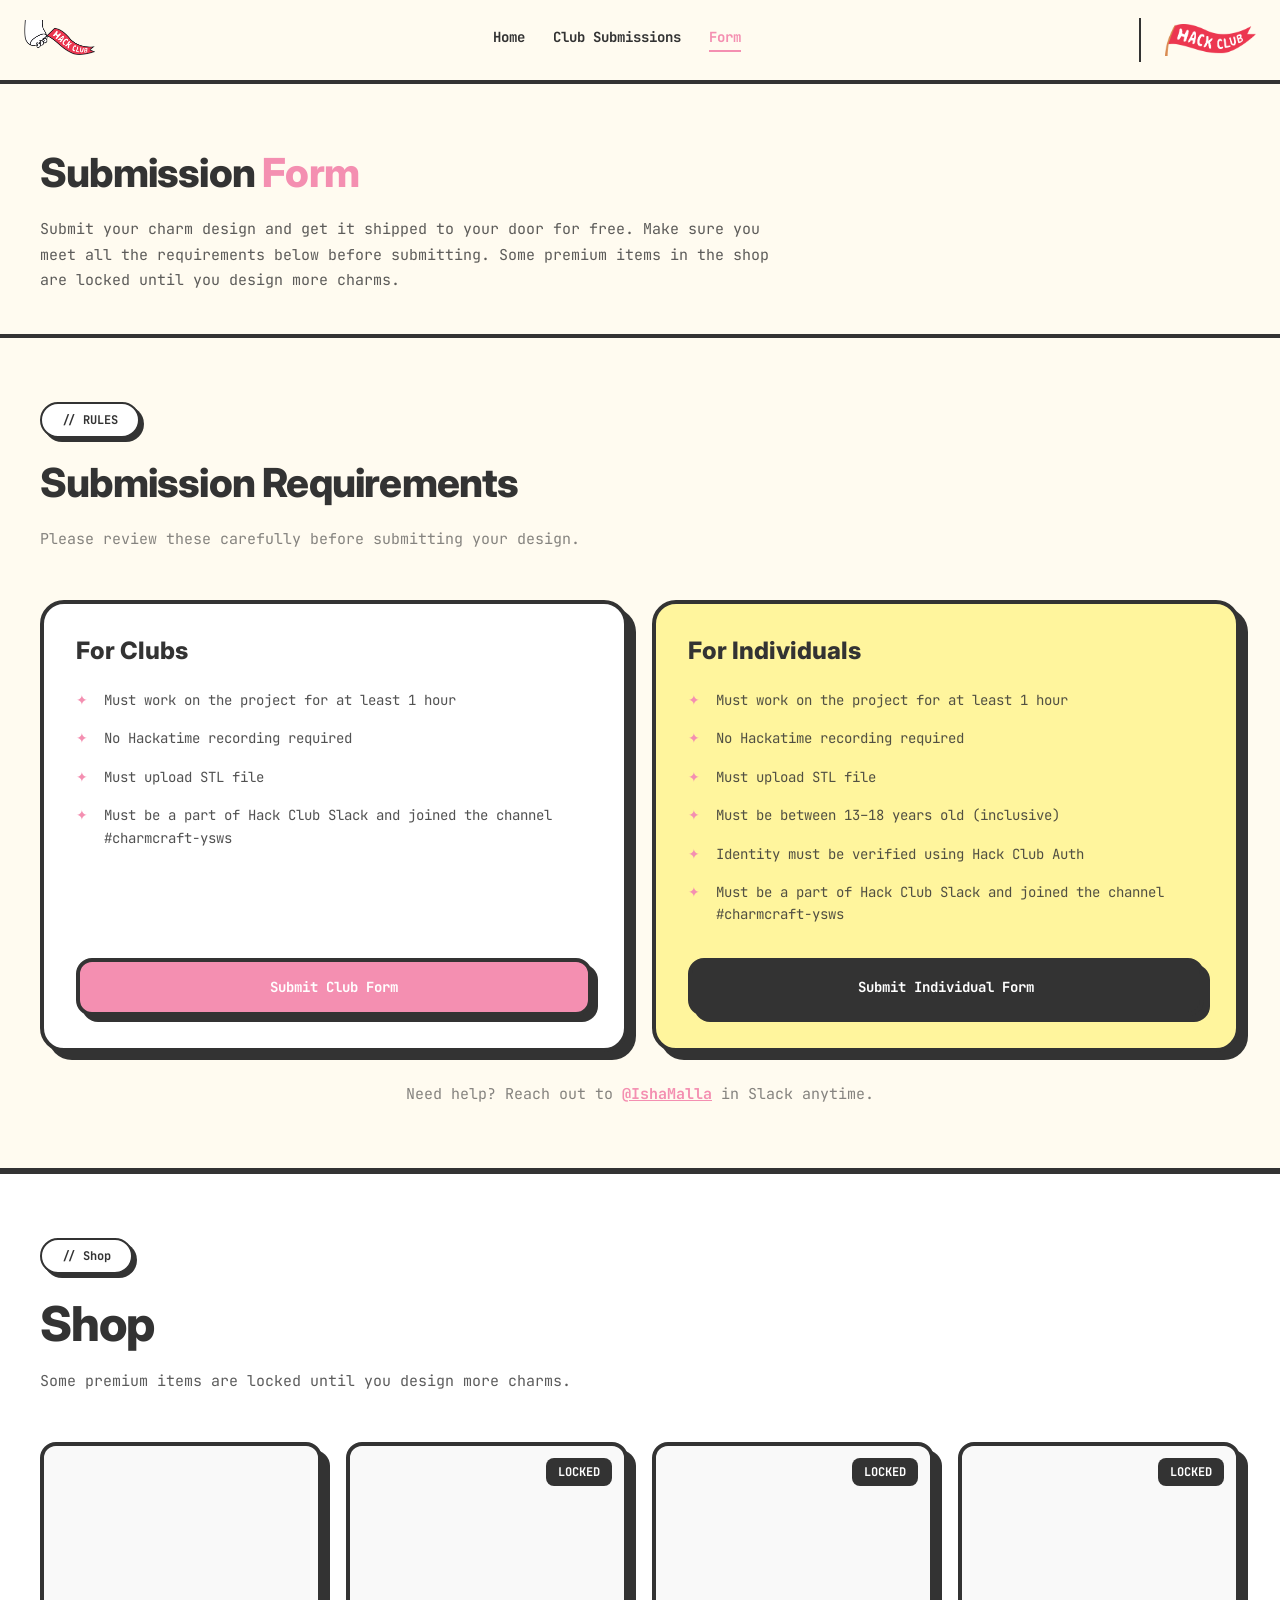
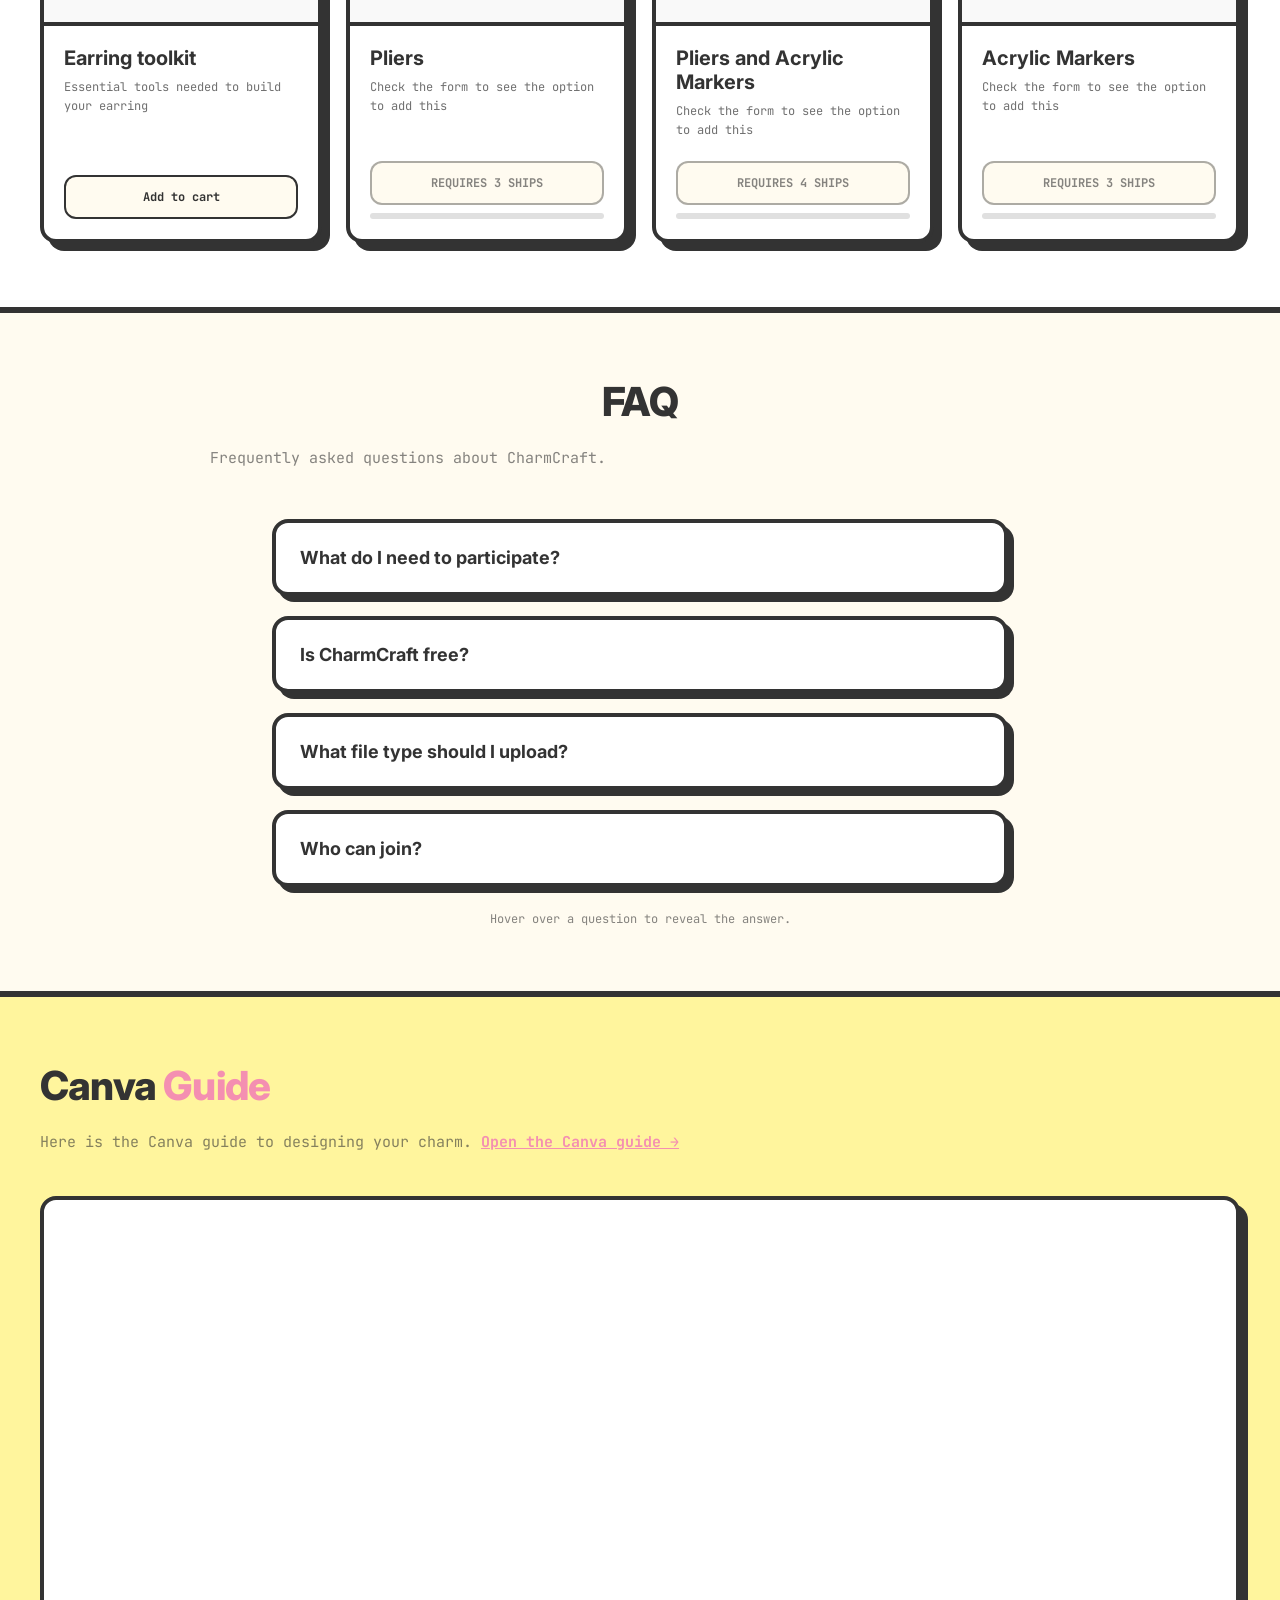
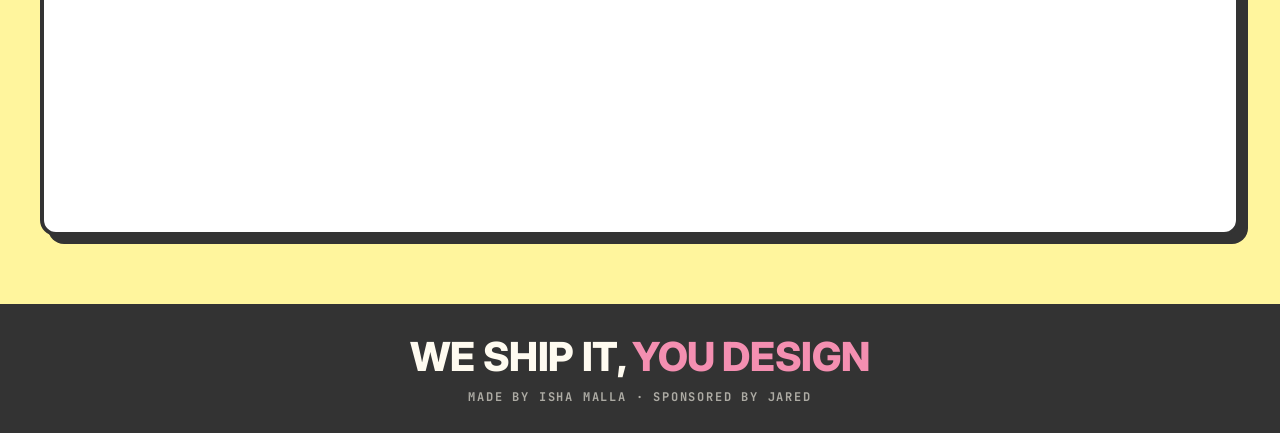
==== commit 65b2085a: "club submissions page, nav rename, footer credit" ====
--- a/form.html
+++ b/form.html
@@ -18,7 +18,7 @@
       <img class="site-nav-logo" src="flag-orpheus-top.png" alt="CharmCraft logo" />
       <nav class="site-nav-links">
         <a href="hero.html" class="site-nav-link">Home</a>
-        <a href="workshop.html" class="site-nav-link">Workshops</a>
+        <a href="workshop.html" class="site-nav-link">Club Submissions</a>
         <a href="form.html" class="site-nav-link active">Form</a>
       </nav>
       <a href="form.html" class="site-nav-cta">
@@ -170,5 +170,9 @@
       </div>
     </section>
   </main>
+  <footer class="site-footer">
+    <p class="site-footer-tagline">We ship it, <span>you design</span></p>
+    <p class="site-footer-credit">Made by Isha Malla · Sponsored by Jared</p>
+  </footer>
 </body>
 </html>
--- a/styles.css
+++ b/styles.css
@@ -101,20 +101,17 @@
 
 
 
-.ws-section,
-.ws-gallery {
+.ws-section {
   padding: 4rem 1.5rem;
 }
 
-.ws-inner,
-.ws-gallery-inner {
+.ws-inner {
   width: 100%;
   max-width: 1200px;
   margin: 0 auto;
 }
 
-.ws-title,
-.ws-gallery-title {
+.ws-title {
   font-size: 2.5rem;
   font-weight: 800;
   letter-spacing: -0.02em;
@@ -122,8 +119,7 @@
   text-wrap: balance;
 }
 
-.ws-title-accent,
-.ws-gallery-title-accent {
+.ws-title-accent {
   color: var(--pink);
 }
 
@@ -167,9 +163,9 @@
 .ws-desc {
   flex: 1;
   min-width: 0;
-  color: rgba(51, 51, 51, 0.8);
-  font-family: 'JetBrains Mono', monospace;
-  font-size: 0.9375rem;
+  color: rgba(51, 51, 51, 0.9);
+  font-family: 'JetBrains Mono', monospace;
+  font-size: 1.0625rem;
   line-height: 1.7;
 }
 
@@ -177,132 +173,54 @@
   margin-top: 1rem;
 }
 
-.ws-layout {
+.ws-lead {
+  font-family: 'Inter', system-ui, sans-serif;
+  font-size: 2.25rem;
+  font-weight: 800;
+  letter-spacing: -0.02em;
+  line-height: 1.15;
+  color: var(--ink);
+}
+
+.ws-desc strong {
+  font-weight: 700;
+  color: var(--ink);
+}
+
+.ws-links {
   margin-top: 3rem;
   display: grid;
-  grid-template-columns: 280px 1fr;
+  grid-template-columns: repeat(auto-fit, minmax(320px, 1fr));
   gap: 1.5rem;
-  align-items: start;
-}
-
-.ws-side {
-  display: flex;
-  flex-direction: column;
-  gap: 1.5rem;
-}
-
-.ws-card {
+}
+
+.ws-link-desc {
+  margin-top: 1rem;
+  flex: 1;
+  font-family: 'JetBrains Mono', monospace;
+  font-size: 0.875rem;
+  line-height: 1.7;
+  color: rgba(51, 51, 51, 0.85);
+}
+
+.ws-rule {
+  margin-top: 2rem;
   background: #fff;
   border: 4px solid var(--ink);
   border-radius: 16px;
   box-shadow: 6px 6px 0 var(--ink);
-  padding: 1.5rem;
-}
-
-.ws-card-title {
-  font-size: 1.125rem;
-  font-weight: 700;
-  color: var(--ink);
-}
-
-.ws-card-banner {
-  margin-top: 1rem;
-  background: var(--pink);
-  color: #fff;
-  border: 2px solid var(--ink);
-  border-radius: 12px;
-  box-shadow: 4px 4px 0 var(--ink);
-  padding: 0.875rem 1rem;
-  font-size: 0.875rem;
-  font-weight: 700;
-  text-align: center;
-  line-height: 1.4;
-}
-
-.ws-card-pins {
-  background: #fff59d;
-}
-
-.ws-pin-list {
-  margin-top: 1rem;
-  display: flex;
-  flex-direction: column;
-}
-
-.ws-pin {
-  padding: 0.625rem 0 0.625rem 0.875rem;
-  border-left: 2px solid var(--ink);
-}
-
-.ws-pin + .ws-pin {
-  margin-top: 0.75rem;
-}
-
-.ws-pin-city {
-  font-size: 0.875rem;
-  font-weight: 700;
-  color: var(--ink);
-}
-
-.ws-pin-meta {
-  margin-top: 0.125rem;
-  font-family: 'JetBrains Mono', monospace;
-  font-size: 0.75rem;
-  color: var(--ink-soft);
-}
-
-.ws-map {
-  height: 520px;
-  border: 4px solid var(--ink);
-  border-radius: 16px;
-  box-shadow: var(--shadow);
-  overflow: hidden;
-  background: var(--cream);
-  z-index: 1;
-}
-
-.ws-map-note {
-  margin-top: 1rem;
-  font-family: 'JetBrains Mono', monospace;
-  font-size: 0.75rem;
-  color: var(--ink-soft);
-}
-
-.ws-gallery {
-  background: #fff;
-  border-top: 6px solid var(--ink);
-}
-
-.ws-gallery-grid {
-  margin-top: 3rem;
-  display: grid;
-  grid-template-columns: repeat(auto-fit, minmax(240px, 1fr));
-  gap: 1.5rem;
-}
-
-.ws-gallery-box,
-.ws-gallery-add {
-  aspect-ratio: 5 / 4;
-  background: var(--cream);
-  border: 4px solid var(--ink);
-  border-radius: 24px;
-  box-shadow: var(--shadow);
-}
-
-.ws-gallery-add {
-  background: var(--pink);
-  color: #fff;
-  display: flex;
-  align-items: center;
-  justify-content: center;
-  text-align: center;
-  font-size: 1.125rem;
-  font-weight: 700;
-  text-decoration: none;
-  padding: 1rem;
-  border: 4px solid var(--ink);
-  font-family: 'Inter', system-ui, sans-serif;
-  cursor: pointer;
+  padding: 1.5rem 2rem;
+}
+
+.ws-rule .shop-tag {
+  margin-bottom: 0.75rem;
+}
+
+.ws-rule-text {
+  font-family: 'JetBrains Mono', monospace;
+  font-size: 0.9375rem;
+  line-height: 1.7;
+  color: rgba(51, 51, 51, 0.85);
 }
 
 @media (max-width: 900px) {
@@ -672,4 +590,39 @@
   .guide-embed iframe {
     height: 480px;
   }
+}
+
+
+/* Footer */
+
+.site-footer {
+  background: #333333;
+  color: var(--cream);
+  padding: 1.75rem 1.5rem;
+  display: flex;
+  flex-direction: column;
+  align-items: center;
+  justify-content: center;
+  gap: 0.5rem;
+  text-align: center;
+}
+
+.site-footer-tagline {
+  font-size: 2.5rem;
+  font-weight: 800;
+  letter-spacing: -0.01em;
+  text-transform: uppercase;
+}
+
+.site-footer-tagline span {
+  color: var(--pink);
+}
+
+.site-footer-credit {
+  font-family: 'JetBrains Mono', monospace;
+  font-size: 0.75rem;
+  font-weight: 700;
+  color: rgba(255, 251, 240, 0.6);
+  letter-spacing: 0.15em;
+  text-transform: uppercase;
 }
